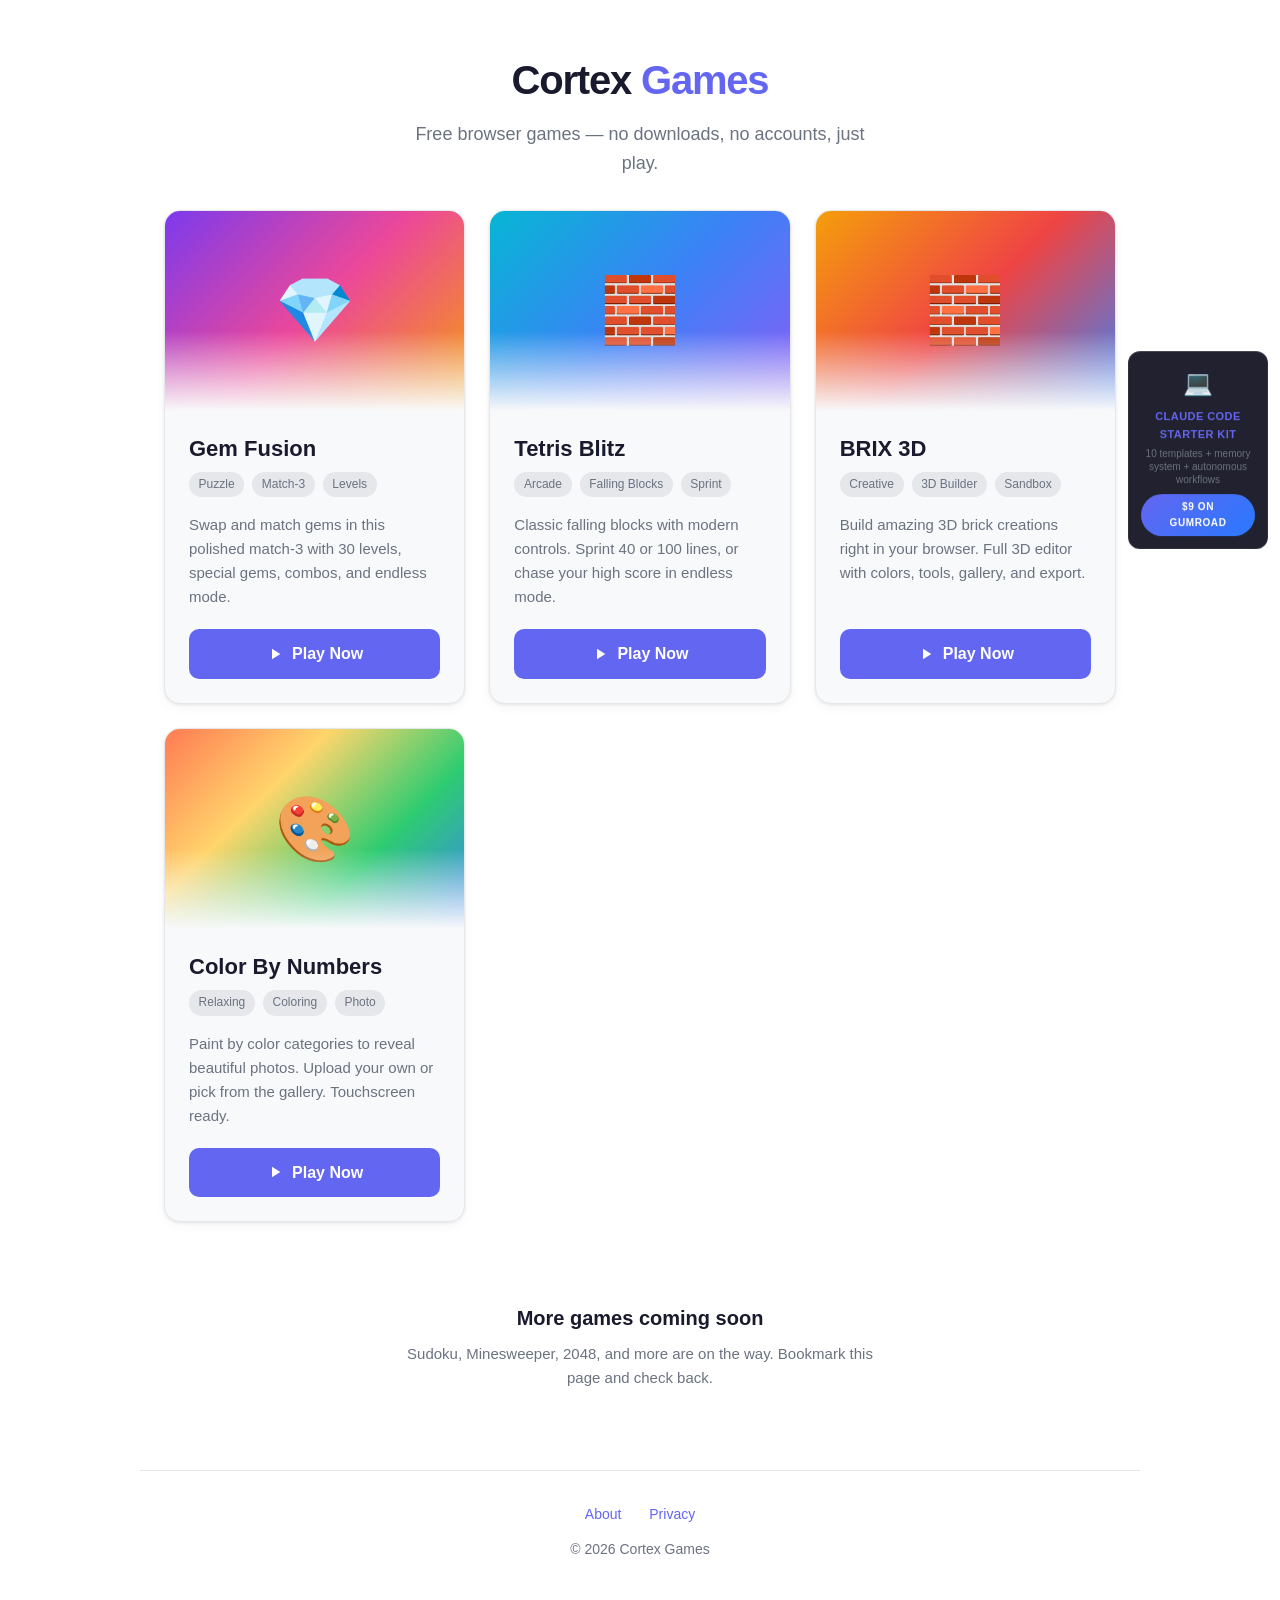
==== index.html @ 0e584cd1 "Initial deploy: 6 browser games — Gem Fusion, Tetris Blitz, BRIX 3D, and more Co-Authored-By: Claude" ====
<!DOCTYPE html>
<html lang="en">
<head>
<meta charset="UTF-8">
<meta name="viewport" content="width=device-width, initial-scale=1">
<title>Cortex Games — Free Browser Games, No Downloads</title>
<meta name="description" content="Play free browser games instantly. Gem Fusion, Tetris Blitz, and more — no downloads, no accounts, just play.">
<meta name="robots" content="index, follow">
<link rel="canonical" href="https://cortexgames.com/">
<meta property="og:type" content="website">
<meta property="og:title" content="Cortex Games — Free Browser Games">
<meta property="og:description" content="Play free browser games instantly. No downloads, no accounts, just play.">
<meta property="og:url" content="https://cortexgames.com/">
<meta name="twitter:card" content="summary_large_image">
<link rel="stylesheet" href="shared/style.css">
<style>
  .header {
    text-align: center;
    padding: 3rem 1.5rem 2rem;
  }
  .header h1 {
    font-size: 2.5rem;
    font-weight: 800;
    letter-spacing: -0.03em;
    margin-bottom: 0.5rem;
  }
  .header h1 span { color: var(--accent); }
  .header p {
    color: var(--text-muted);
    font-size: 1.125rem;
    max-width: 480px;
    margin: 0 auto;
  }

  .games-grid {
    display: grid;
    grid-template-columns: repeat(auto-fill, minmax(300px, 1fr));
    gap: 1.5rem;
    max-width: 1000px;
    margin: 0 auto;
    padding: 0 1.5rem 2rem;
  }

  .game-card {
    background: var(--bg-card);
    border: 1px solid var(--border);
    border-radius: var(--radius);
    overflow: hidden;
    box-shadow: var(--shadow);
    transition: transform 0.2s, box-shadow 0.2s;
    display: flex;
    flex-direction: column;
  }
  .game-card:hover {
    transform: translateY(-4px);
    box-shadow: var(--shadow-lg);
  }

  .game-card-preview {
    height: 200px;
    display: flex;
    align-items: center;
    justify-content: center;
    font-size: 4rem;
    position: relative;
    overflow: hidden;
  }
  .game-card-preview::after {
    content: '';
    position: absolute;
    inset: 0;
    background: linear-gradient(to bottom, transparent 60%, var(--bg-card));
  }

  .game-card-body {
    padding: 1.25rem 1.5rem 1.5rem;
    flex: 1;
    display: flex;
    flex-direction: column;
  }
  .game-card-body h2 {
    font-size: 1.375rem;
    font-weight: 700;
    margin-bottom: 0.375rem;
  }
  .game-card-body p {
    color: var(--text-muted);
    font-size: 0.9375rem;
    margin-bottom: 1.25rem;
    flex: 1;
  }
  .game-card-tags {
    display: flex;
    gap: 0.5rem;
    margin-bottom: 1rem;
    flex-wrap: wrap;
  }
  .tag {
    font-size: 0.75rem;
    padding: 0.2rem 0.6rem;
    border-radius: 100px;
    background: var(--border);
    color: var(--text-muted);
    font-weight: 500;
  }

  .play-btn {
    display: inline-flex;
    align-items: center;
    justify-content: center;
    gap: 0.5rem;
    background: var(--accent);
    color: #fff;
    font-weight: 600;
    font-size: 1rem;
    padding: 0.75rem 1.5rem;
    border-radius: 10px;
    border: none;
    cursor: pointer;
    transition: background 0.2s, transform 0.1s;
    text-decoration: none;
    min-height: 48px;
  }
  .play-btn:hover { background: var(--accent-hover); color: #fff; }
  .play-btn:active { transform: scale(0.97); }
  .play-btn svg { width: 18px; height: 18px; fill: currentColor; }

  /* Game-specific preview colors */
  .preview-gem { background: linear-gradient(135deg, #7c3aed, #ec4899, #f59e0b); }
  .preview-tetris { background: linear-gradient(135deg, #06b6d4, #3b82f6, #8b5cf6); }
  .preview-brix { background: linear-gradient(135deg, #f59e0b, #ef4444, #3b82f6); }
  .preview-color { background: linear-gradient(135deg, #ff7b54, #ffd56b, #2ecc71, #3b82f6); }
  .preview-coming { background: var(--border); }

  .coming-soon {
    display: flex;
    align-items: center;
    justify-content: center;
    padding: 3rem 1.5rem;
    text-align: center;
  }
  .coming-soon-inner {
    max-width: 480px;
  }
  .coming-soon-inner h2 {
    font-size: 1.25rem;
    margin-bottom: 0.5rem;
  }
  .coming-soon-inner p {
    color: var(--text-muted);
    font-size: 0.9375rem;
  }

  .side-promo {
    position: fixed; right: 12px; top: 50%; transform: translateY(-50%);
    width: 140px; padding: 0.75rem; background: rgba(15,15,30,0.92);
    backdrop-filter: blur(12px); -webkit-backdrop-filter: blur(12px);
    border: 1px solid rgba(255,255,255,0.08); border-radius: 12px;
    text-decoration: none; color: var(--text); text-align: center;
    z-index: 100; transition: border-color 0.2s, box-shadow 0.2s;
  }
  .side-promo:hover { border-color: var(--accent); box-shadow: 0 4px 24px rgba(0,229,255,0.3); }
  .side-promo .sp-icon { font-size: 1.5rem; display: block; margin-bottom: 0.35rem; }
  .side-promo .sp-title { font-size: 0.6875rem; font-weight: 800; text-transform: uppercase; letter-spacing: 0.04em; color: var(--accent); }
  .side-promo .sp-desc { font-size: 0.625rem; color: var(--text-muted); line-height: 1.3; margin: 0.25rem 0 0.5rem; }
  .side-promo .sp-cta { display: inline-block; padding: 0.3rem 0.75rem; border-radius: 100px; background: linear-gradient(135deg, var(--accent), #2979ff); color: #fff; font-size: 0.625rem; font-weight: 800; text-transform: uppercase; letter-spacing: 0.06em; }
  @media (max-width: 1200px) { .side-promo { display: none; } }

  footer {
    text-align: center;
    padding: 2rem 1.5rem 3rem;
    color: var(--text-muted);
    font-size: 0.875rem;
    border-top: 1px solid var(--border);
    max-width: 1000px;
    margin: 2rem auto 0;
  }
  footer nav { margin-bottom: 0.75rem; }
  footer nav a { margin: 0 0.75rem; }

  @media (max-width: 640px) {
    .header h1 { font-size: 1.875rem; }
    .header p { font-size: 1rem; }
    .games-grid { grid-template-columns: 1fr; gap: 1.25rem; }
    .game-card-preview { height: 160px; }
  }
</style>
<script type="application/ld+json">
{
  "@context": "https://schema.org",
  "@type": "WebSite",
  "name": "Cortex Games",
  "url": "https://cortexgames.com/",
  "description": "Free browser games — no downloads, no accounts, just play.",
  "potentialAction": {
    "@type": "SearchAction",
    "target": "https://cortexgames.com/?q={search_term_string}",
    "query-input": "required name=search_term_string"
  }
}
</script>
</head>
<body>

<header class="header">
  <h1>Cortex <span>Games</span></h1>
  <p>Free browser games — no downloads, no accounts, just play.</p>
</header>

<main>
  <div class="games-grid" role="list">

    <article class="game-card" role="listitem">
      <div class="game-card-preview preview-gem" aria-hidden="true">
        <span>&#x1F48E;</span>
      </div>
      <div class="game-card-body">
        <h2>Gem Fusion</h2>
        <div class="game-card-tags">
          <span class="tag">Puzzle</span>
          <span class="tag">Match-3</span>
          <span class="tag">Levels</span>
        </div>
        <p>Swap and match gems in this polished match-3 with 30 levels, special gems, combos, and endless mode.</p>
        <a href="games/gem-fusion/index.html" class="play-btn" aria-label="Play Gem Fusion">
          <svg viewBox="0 0 24 24"><path d="M8 5v14l11-7z"/></svg>
          Play Now
        </a>
      </div>
    </article>

    <article class="game-card" role="listitem">
      <div class="game-card-preview preview-tetris" aria-hidden="true">
        <span>&#x1F9F1;</span>
      </div>
      <div class="game-card-body">
        <h2>Tetris Blitz</h2>
        <div class="game-card-tags">
          <span class="tag">Arcade</span>
          <span class="tag">Falling Blocks</span>
          <span class="tag">Sprint</span>
        </div>
        <p>Classic falling blocks with modern controls. Sprint 40 or 100 lines, or chase your high score in endless mode.</p>
        <a href="games/tetris-blitz/index.html" class="play-btn" aria-label="Play Tetris Blitz">
          <svg viewBox="0 0 24 24"><path d="M8 5v14l11-7z"/></svg>
          Play Now
        </a>
      </div>
    </article>

    <article class="game-card" role="listitem">
      <div class="game-card-preview preview-brix" aria-hidden="true">
        <span>&#x1F9F1;</span>
      </div>
      <div class="game-card-body">
        <h2>BRIX 3D</h2>
        <div class="game-card-tags">
          <span class="tag">Creative</span>
          <span class="tag">3D Builder</span>
          <span class="tag">Sandbox</span>
        </div>
        <p>Build amazing 3D brick creations right in your browser. Full 3D editor with colors, tools, gallery, and export.</p>
        <a href="games/brix3d/index.html" class="play-btn" aria-label="Play BRIX 3D">
          <svg viewBox="0 0 24 24"><path d="M8 5v14l11-7z"/></svg>
          Play Now
        </a>
      </div>
    </article>

    <article class="game-card" role="listitem">
      <div class="game-card-preview preview-color" aria-hidden="true">
        <span>&#x1F3A8;</span>
      </div>
      <div class="game-card-body">
        <h2>Color By Numbers</h2>
        <div class="game-card-tags">
          <span class="tag">Relaxing</span>
          <span class="tag">Coloring</span>
          <span class="tag">Photo</span>
        </div>
        <p>Paint by color categories to reveal beautiful photos. Upload your own or pick from the gallery. Touchscreen ready.</p>
        <a href="games/color-by-numbers/index.html" class="play-btn" aria-label="Play Color By Numbers">
          <svg viewBox="0 0 24 24"><path d="M8 5v14l11-7z"/></svg>
          Play Now
        </a>
      </div>
    </article>

  </div>

  <section class="coming-soon">
    <div class="coming-soon-inner">
      <h2>More games coming soon</h2>
      <p>Sudoku, Minesweeper, 2048, and more are on the way. Bookmark this page and check back.</p>
    </div>
  </section>
</main>

<a href="https://bryman.gumroad.com/l/pfoyf" target="_blank" rel="noopener" class="side-promo">
  <span class="sp-icon">&#x1F4BB;</span>
  <div class="sp-title">Claude Code Starter Kit</div>
  <div class="sp-desc">10 templates + memory system + autonomous workflows</div>
  <span class="sp-cta">$9 on Gumroad</span>
</a>

<footer>
  <nav aria-label="Footer navigation">
    <a href="#about">About</a>
    <a href="#privacy">Privacy</a>
  </nav>
  <p>&copy; 2026 Cortex Games</p>
</footer>

<script src="shared/analytics.js"></script>
<script src="shared/ads.js"></script>
</body>
</html>
---- shared/style.css ----
/* Cortex Games — Shared Base Styles */
:root {
  --bg: #ffffff;
  --bg-card: #f8f9fa;
  --text: #1a1a2e;
  --text-muted: #6b7280;
  --accent: #6366f1;
  --accent-hover: #4f46e5;
  --border: #e5e7eb;
  --radius: 16px;
  --shadow: 0 1px 3px rgba(0,0,0,0.08), 0 4px 12px rgba(0,0,0,0.04);
  --shadow-lg: 0 4px 6px rgba(0,0,0,0.05), 0 10px 30px rgba(0,0,0,0.08);
  --font: -apple-system, BlinkMacSystemFont, 'Segoe UI', Roboto, 'Helvetica Neue', Arial, sans-serif;
  --font-mono: 'SF Mono', 'Cascadia Code', 'Consolas', monospace;
}

@media (prefers-color-scheme: dark) {
  :root {
    --bg: #0a0a0f;
    --bg-card: #141420;
    --text: #e5e7eb;
    --text-muted: #9ca3af;
    --accent: #818cf8;
    --accent-hover: #6366f1;
    --border: #1f2937;
    --shadow: 0 1px 3px rgba(0,0,0,0.3), 0 4px 12px rgba(0,0,0,0.2);
    --shadow-lg: 0 4px 6px rgba(0,0,0,0.3), 0 10px 30px rgba(0,0,0,0.3);
  }
}

*, *::before, *::after { box-sizing: border-box; margin: 0; padding: 0; }

html { font-size: 16px; -webkit-text-size-adjust: 100%; }

body {
  font-family: var(--font);
  background: var(--bg);
  color: var(--text);
  line-height: 1.6;
  min-height: 100vh;
}

a { color: var(--accent); text-decoration: none; transition: color 0.2s; }
a:hover { color: var(--accent-hover); }

img { max-width: 100%; height: auto; display: block; }

/* Ad slot containers */
.ad-slot {
  background: var(--bg-card);
  border: 1px dashed var(--border);
  border-radius: 8px;
  display: flex;
  align-items: center;
  justify-content: center;
  color: var(--text-muted);
  font-size: 0.75rem;
  overflow: hidden;
  min-height: 90px;
}

.ad-slot-banner { width: 100%; max-width: 728px; height: 90px; margin: 0 auto; }
.ad-slot-sidebar { width: 300px; height: 250px; }
.ad-slot-mobile { width: 100%; height: 100px; display: none; }

@media (max-width: 768px) {
  .ad-slot-sidebar { display: none; }
  .ad-slot-mobile { display: flex; }
}

/* Utility */
.sr-only {
  position: absolute; width: 1px; height: 1px;
  padding: 0; margin: -1px; overflow: hidden;
  clip: rect(0,0,0,0); white-space: nowrap; border: 0;
}
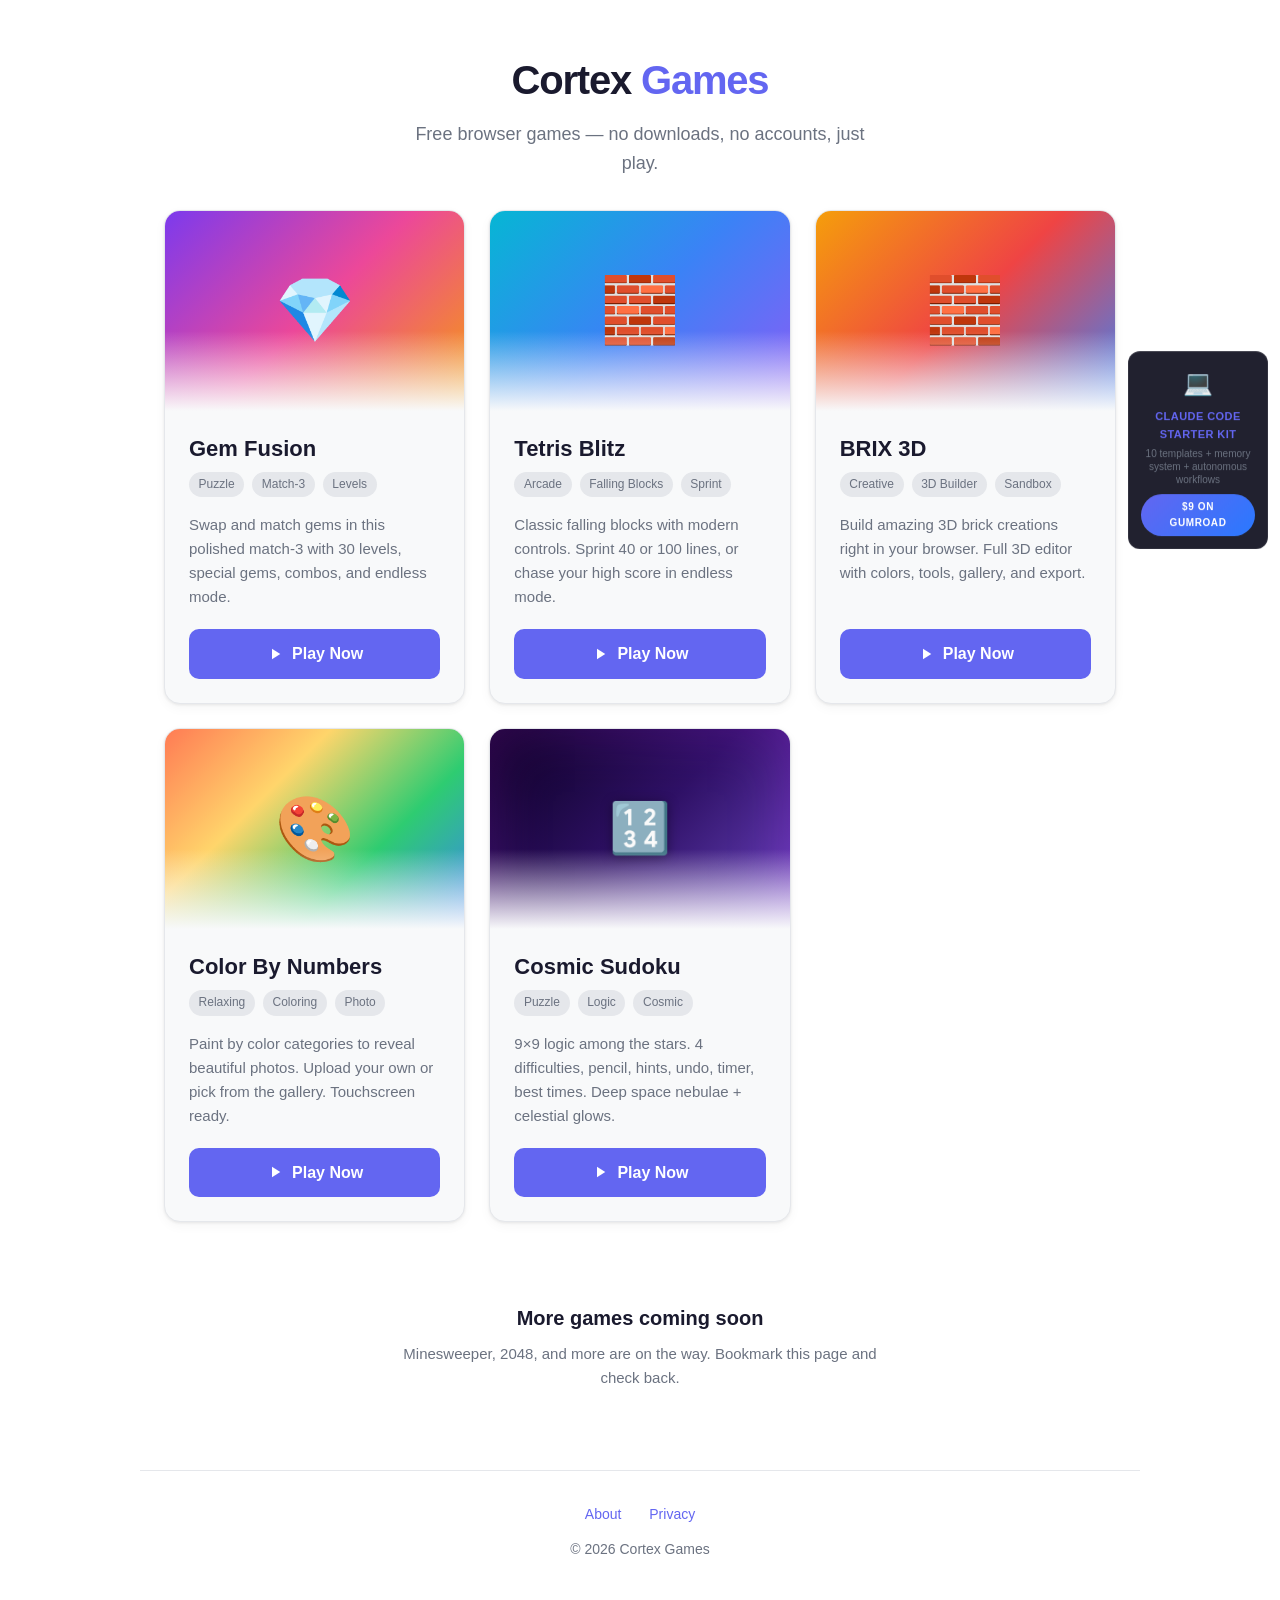
==== commit 064f4073: "Add Cosmic Sudoku: scoring, levels, daily challenge, number-focus + animated cosmos - Engagement loo" ====
--- a/index.html
+++ b/index.html
@@ -131,6 +131,7 @@
   .preview-brix { background: linear-gradient(135deg, #f59e0b, #ef4444, #3b82f6); }
   .preview-color { background: linear-gradient(135deg, #ff7b54, #ffd56b, #2ecc71, #3b82f6); }
   .preview-coming { background: var(--border); }
+  .preview-sudoku { background: linear-gradient(135deg, #0a001f, #2e1065, #6b46c1); box-shadow: inset 0 0 60px rgba(192,38,255,0.25); }
 
   .coming-soon {
     display: flex;
@@ -286,12 +287,31 @@
       </div>
     </article>
 
+    <article class="game-card" role="listitem">
+      <div class="game-card-preview preview-sudoku" aria-hidden="true">
+        <span style="font-size:3.1rem;filter:drop-shadow(0 2px 6px rgba(0,0,0,0.4));">🔢</span>
+      </div>
+      <div class="game-card-body">
+        <h2>Cosmic Sudoku</h2>
+        <div class="game-card-tags">
+          <span class="tag">Puzzle</span>
+          <span class="tag">Logic</span>
+          <span class="tag">Cosmic</span>
+        </div>
+        <p>9×9 logic among the stars. 4 difficulties, pencil, hints, undo, timer, best times. Deep space nebulae + celestial glows.</p>
+        <a href="games/sudoku/index.html" class="play-btn" aria-label="Play Cosmic Sudoku">
+          <svg viewBox="0 0 24 24"><path d="M8 5v14l11-7z"/></svg>
+          Play Now
+        </a>
+      </div>
+    </article>
+
   </div>
 
   <section class="coming-soon">
     <div class="coming-soon-inner">
       <h2>More games coming soon</h2>
-      <p>Sudoku, Minesweeper, 2048, and more are on the way. Bookmark this page and check back.</p>
+      <p>Minesweeper, 2048, and more are on the way. Bookmark this page and check back.</p>
     </div>
   </section>
 </main>
